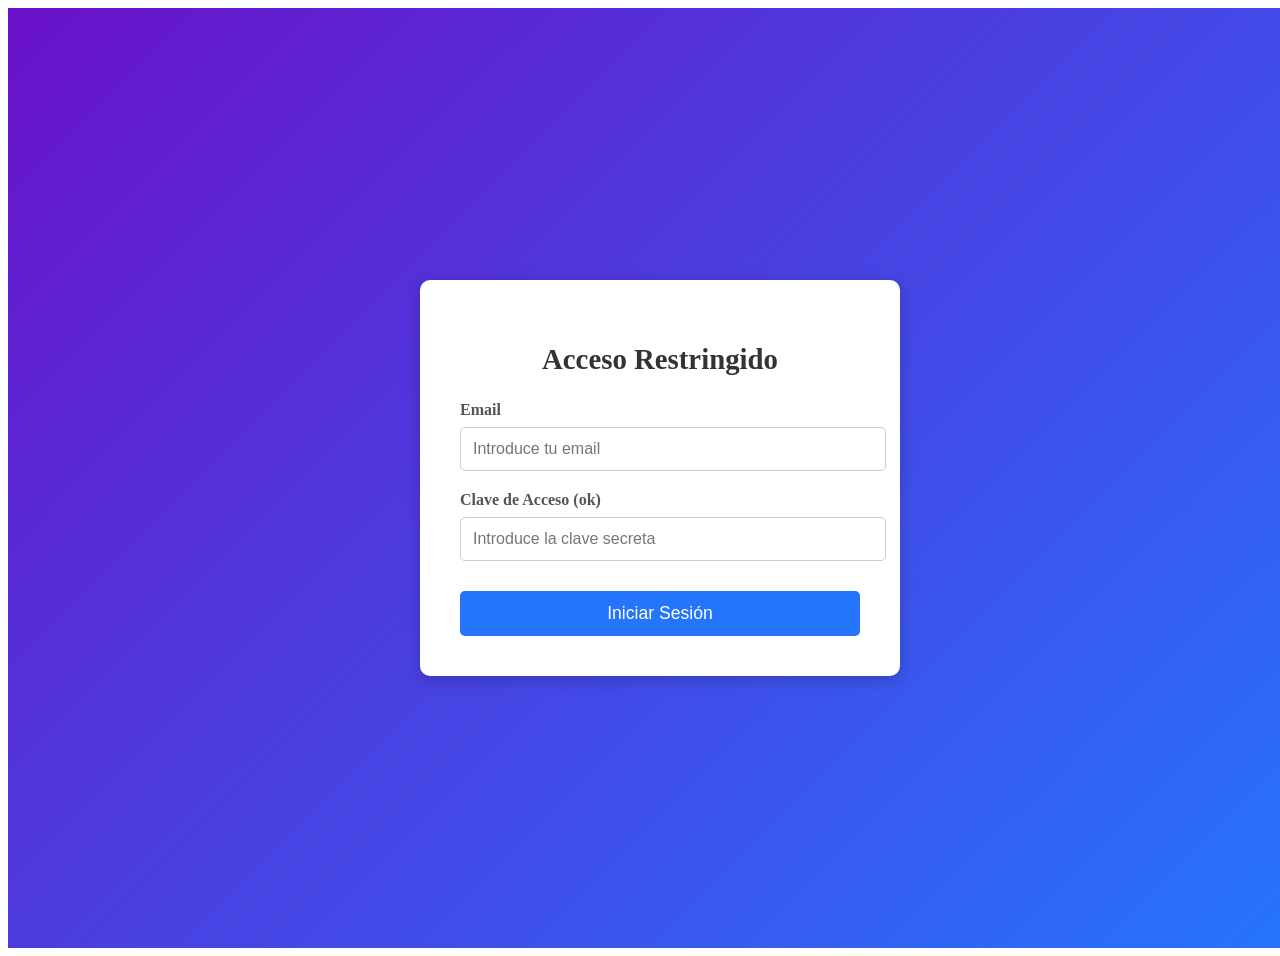
==== LP.html @ cbfdeb6f "se agrego login" ====
<!DOCTYPE html>
<html lang="es">
  <head>
    <meta charset="UTF-8" />
    <meta name="viewport" content="width=device-width, initial-scale=1.0" />
    <meta http-equiv="X-UA-Compatible" content="ie=edge" />
    <title>MyLook</title>
    <link rel="stylesheet" href="styles.css" />
    <link rel="stylesheet" href="Pie.css" />
  </head>

  <body>
    <nav class="top-header">
      <a href="#" class="logo">
        <img height="60" src="image/logo_ihc.png" alt="MyLook logo" />
      </a>

      <ul class="Menu-Horizontal">
        <li>
          <a href="#">Community</a>
          <ul class="Menu-Vertical">
            <li><a href="#">Friends</a></li>
            <li><a href="#">For you</a></li>
          </ul>
        </li>

        <li>
          <a href="#">Closet</a>
          <ul class="Menu-Vertical">
            <li><a href="#">Clothes</a></li>
            <li><a href="#">Outfit</a></li>
            <li><a href="#">Collection</a></li>
          </ul>
        </li>

        <li><a href="#">Schedule</a></li>
        <li><a href="#">Profile</a></li>

        <li>
          <button
            onclick="cerrarSesion()"
            style="
              padding: 8px 12px;
              background: #ff5c5c;
              border: none;
              border-radius: 6px;
              color: white;
            "
          >
            Cerrar sesión
          </button>
        </li>
      </ul>
    </nav>

    <section class="seccion-comunnity">
      <div class="cont-gral-comunnity">
        <div class="cont-communn-texto">
          <h2>COMUNIDAD</h2>
          <p>
            La Comunidad MyLook es tu espacio para descubrir nuevas tendencias,
            obtener feedback sobre tus outfits y conectar con amantes de la
            moda.
            <br /><br />
            <strong>Inspírate:</strong> Navega por los estilos de otros usuarios
            y guarda los looks que más te gusten directamente en tu Closet.
            <br />
            <strong>Comparte:</strong> Publica tus propios outfits para recibir
            consejos y comentarios. <br />
            <strong>Participa:</strong> Vota en desafíos de estilo, sigue a tus
            influencers favoritos y sé parte de la conversación.
          </p>
        </div>

        <div class="cont-communn-image">
          <img
            src="image/ropa ihc.png"
            alt="Imagen de ropa MyLook"
            width="350"
          />
        </div>
      </div>
    </section>

    <section class="Seccion-Actividades">
      <div class="cont-gral-actividades">
        <div class="cont-actividad-texto">
          <h2>Actividad</h2>
          <p>
            Descubre las últimas actividades de la comunidad, explora looks
            populares, y encuentra nuevas fuentes de inspiración en la moda.
          </p>
        </div>

        <div class="cont-actividad-video">
          <iframe
            src="https://www.youtube.com/embed/9xibJ0wWN3U"
            title="VIDEO DEMOSTRATIVO"
            allowfullscreen
            loading="lazy"
            width="560"
            height="315"
          >
          </iframe>
        </div>
      </div>
    </section>

    <section class="seccion-formulario">
      <div class="div-cont-formulario">
        <h2>Formulario del registro</h2>
        <p>Complete todos los campos</p>

        <form>
          <div class="campo">
            <label for="nombre">Nombres completos:</label>
            <input
              type="text"
              id="nombre"
              name="nombre"
              placeholder="Ingrese sus nombres"
            />
          </div>

          <div class="campo">
            <label for="pais">País:</label>
            <select id="pais" name="pais">
              <option value="">Seleccione un país</option>
              <option value="Peru">Perú</option>
              <option value="Ecuador">Ecuador</option>
              <option value="Argentina">Argentina</option>
              <option value="Paraguay">Paraguay</option>
              <option value="Uruguay">Uruguay</option>
              <option value="Colombia">Colombia</option>
            </select>
          </div>

          <div class="campo">
            <label>Intereses:</label>
            <ul class="lista-checkbox">
              <li>
                <label
                  ><input type="checkbox" name="intereses" value="tecnologia" />
                  Tecnología</label
                >
              </li>
              <li>
                <label
                  ><input type="checkbox" name="intereses" value="educacion" />
                  Educación</label
                >
              </li>
              <li>
                <label
                  ><input type="checkbox" name="intereses" value="deporte" />
                  Deporte</label
                >
              </li>
              <li>
                <label
                  ><input type="checkbox" name="intereses" value="arte" />
                  Arte</label
                >
              </li>
              <li>
                <label
                  ><input type="checkbox" name="intereses" value="ciencia" />
                  Ciencia</label
                >
              </li>
            </ul>
          </div>

          <div class="campo">
            <label>Sexo:</label>
            <ul class="lista-radio">
              <li>
                <label
                  ><input type="radio" name="genero" value="masculino" />
                  Masculino</label
                >
              </li>
              <li>
                <label
                  ><input type="radio" name="genero" value="femenino" />
                  Femenino</label
                >
              </li>
            </ul>
          </div>

          <button type="submit">Enviar</button>
        </form>
      </div>
    </section>

    <footer class="footer">
      <div class="footer-container">
        <div class="footer-brand">
          <img src="image/logo_ihc.png" alt="MyLook logo" class="footer-logo" />
          <p>MyLook © 2025</p>
        </div>

        <div class="footer-right">
          <div class="footer-links">
            <h4>Legal</h4>
            <a href="docs/politica_de_privacidad.pdf" target="_blank"
              >Política de Privacidad</a
            >
            <a href="docs/terminos_y_condiciones.pdf" target="_blank"
              >Términos y Condiciones</a
            >
            <a href="docs/proteccion_de_datos.pdf" target="_blank"
              >Protección de Datos</a
            >
          </div>

          <div class="footer-social">
            <h4>Síguenos</h4>
            <a href="#"
              ><img
                src="https://cdn-icons-png.flaticon.com/512/145/145802.png"
                alt="Facebook"
                class="social-icon"
            /></a>
            <a href="#"
              ><img
                src="https://cdn-icons-png.flaticon.com/512/145/145812.png"
                alt="Instagram"
                class="social-icon"
            /></a>
            <a href="#"
              ><img
                src="https://cdn-icons-png.flaticon.com/512/145/145807.png"
                alt="LinkedIn"
                class="social-icon"
            /></a>
            <a href="#"
              ><img
                src="https://cdn-icons-png.flaticon.com/512/145/145806.png"
                alt="Twitter"
                class="social-icon"
            /></a>
          </div>
        </div>
      </div>
    </footer>

    <script>
      // Verifica si hay sesión
      const usuario = localStorage.getItem("usuario");

      if (!usuario) {
        window.location.href = "index.html"; // si no hay sesión vuelve al login
      }

      function cerrarSesion() {
        localStorage.clear();
        window.location.href = "index.html";
      }
    </script>
  </body>
</html>
---- styles.css ----
/* ===================================================== */
/* ESTILOS GENERALES + MENÚ */
/* ===================================================== */

.top-header {
  position: fixed;
  background-color: white;
  width: 100%;
  height: 5.625rem;
  display: flex;
  align-items: center;
  justify-content: space-between;
  padding: 0 1rem;
  z-index: 100;
}

.Menu-Horizontal {
  list-style: none;
  display: flex;
  justify-content: space-around;
  width: 100%;
  max-width: 75rem;
  margin: 0;
  padding: 0;
}

.Menu-Horizontal li {
  display: block;
  padding: 0.9375rem 1.25rem;
  color: black;
}

.Menu-Horizontal li:hover {
  color: red;
}

.Menu-Horizontal li a {
  text-decoration: none;
  color: inherit;
}

.Menu-Vertical {
  padding: 0;
  position: absolute;
  display: none;
  width: 12.5rem;
  background-color: white;
}

.Menu-Horizontal li:hover .Menu-Vertical {
  display: block;
}

.Menu-Vertical li {
  display: block;
  color: green;
  padding: 0.9375rem 0.9375rem 1.25rem;
}

.Menu-Vertical li:hover {
  background-color: grey;
}

/* ===================================================== */
/* SECCIÓN COMUNIDAD */
/* ===================================================== */

.seccion-comunnity {
  padding: 7.5rem 1.25rem 5rem;
  background-color: rgb(221, 230, 227);
}

.cont-gral-comunnity {
  display: flex;
  justify-content: space-between;
  align-items: center;
  max-width: 75rem;
  margin: 0 auto;
  gap: 2.5rem;
  flex-wrap: wrap;
}

.cont-communn-texto {
  flex: 1;
  text-align: left;
}

.cont-communn-texto h2 {
  color: blue;
  margin-bottom: 1.1875rem;
  text-align: center;
}

.cont-communn-texto p {
  color: black;
  line-height: 1.5;
}

.cont-communn-image {
  flex: 1;
  width: 100%;
  max-width: 31.25rem;
  border-radius: 0.625rem;
}

.cont-communn-image img {
  width: 100%;
  height: auto;
  border-radius: 0.625rem;
}

/* ===================================================== */
/* SECCIÓN ACTIVIDADES */
/* ===================================================== */

.cont-gral-actividades {
  display: flex;
  justify-content: space-between;
  align-items: center;
  max-width: 75rem;
  margin: 0 auto;
  gap: 2.5rem;
  flex-wrap: wrap;
}

.cont-actividad-texto {
  flex: 1;
}

.cont-actividad-texto h2 {
  color: blue;
  margin-bottom: 0.9375rem;
}

.cont-actividad-texto p {
  color: black;
  line-height: 1.6;
}

.cont-actividad-video {
  flex: 1;
}

.Seccion-Actividades {
  padding: 5rem 1.25rem;
}

.cont-actividad-video iframe {
  width: 100%;
}

/* ===================================================== */
/* FORMULARIO */
/* ===================================================== */

.seccion-formulario {
  background-color: white;
  padding: 2.5rem;
  display: flex;
  justify-content: center;
  margin-bottom: 2.5rem;
}

.div-cont-formulario {
  background-color: white;
  padding: 1.875rem;
  border: 0.125rem solid #000000;
  border-radius: 0.625rem;
  width: 100%;
  max-width: 31.25rem;
}

.campo {
  padding: 0.9375rem;
  margin-bottom: 0.9375rem;
  border-radius: 0.5rem;
  background-color: aquamarine;
}

.formulario label {
  display: block;
  font-weight: 600;
  margin-bottom: 0.5rem;
  color: blue;
}

input[type="text"],
select {
  width: 100%;
  padding: 0.625rem;
  border: 1px solid #ccc;
  border-radius: 0.3125rem;
}

.lista-checkbox,
.lista-radio {
  list-style: none;
  padding: 0.625rem;
  margin: 0;
  background-color: cadetblue;
  border-radius: 0.5rem;
}

.lista-checkbox li,
.lista-radio li {
  margin-bottom: 0.5rem;
}

button {
  background-color: orange;
  color: white;
  border: none;
  padding: 0.75rem 1.25rem;
  border-radius: 0.3125rem;
  cursor: pointer;
}

button:hover {
  opacity: 0.9;
}

/* ===================================================== */
/* FOOTER */
/* ===================================================== */

.footer {
  background-color: #222;
  color: white;
  padding: 2rem 1rem;
  font-family: "Roboto", sans-serif;
}

.footer-container {
  display: flex;
  flex-direction: row;
  justify-content: space-between;
  flex-wrap: wrap;
  max-width: 1200px;
  margin: auto;
  gap: 2rem;
}

.footer-brand {
  flex: 1;
  min-width: 200px;
}

.footer-logo {
  width: 60px;
  height: auto;
  margin-bottom: 0.5rem;
}

.footer-right {
  display: flex;
  flex-direction: row;
  gap: 2rem;
  flex: 1;
  min-width: 200px;
  justify-content: flex-end;
}

.footer-links a {
  display: block;
  color: #ccc;
  text-decoration: none;
  margin: 0.3rem 0;
}

.footer-links a:hover {
  color: #fff;
}

.social-icon {
  width: 32px;
  height: 32px;
  margin-right: 0.5rem;
  transition: transform 0.2s ease-in-out;
}

.social-icon:hover {
  transform: scale(1.2);
}

/* ===================================================== */
/* RESPONSIVE */
/* ===================================================== */

/* TABLET (768px) */
@media (max-width: 768px) {
  /* Menú más compacto */
  .Menu-Horizontal {
    justify-content: space-evenly;
    font-size: 0.9rem;
  }

  .cont-gral-comunnity,
  .cont-gral-actividades {
    flex-direction: column;
    text-align: center;
  }

  .cont-communn-texto,
  .cont-actividad-texto {
    text-align: center;
  }

  .top-header {
    height: auto;
    padding: 1rem;
  }
}

/* MÓVIL (600px) */
@media (max-width: 600px) {
  .Menu-Horizontal {
    flex-direction: column;
    align-items: center;
    padding-top: 5rem;
  }

  .Menu-Horizontal li {
    padding: 0.5rem;
  }

  .Menu-Vertical {
    position: static;
    width: 100%;
  }

  .cont-communn-texto,
  .cont-actividad-texto {
    text-align: center;
  }

  .seccion-formulario {
    padding: 1.25rem;
  }

  .div-cont-formulario {
    padding: 1.25rem;
  }

  .footer-container {
    flex-direction: column;
    text-align: center;
  }

  .footer-right {
    flex-direction: column;
    align-items: center;
  }
}

/* ========================= */
/* RESPONSIVE PARA EL MENÚ   */
/* ========================= */

@media (max-width: 768px) {
  .top-header {
    justify-content: center;
    height: auto;
    padding: 1rem 0;
  }

  .Menu-Horizontal {
    flex-direction: column; /* 🔥 CONVIERTE EL MENÚ EN VERTICAL */
    align-items: center; /* Centrado */
    gap: 0.5rem; /* Separación entre items */
  }

  .Menu-Horizontal li {
    padding: 0.5rem 0;
    font-size: 1rem;
    text-align: center;
  }

  /* Submenú también centrado */
  .Menu-Vertical {
    position: static;
    width: 100%;
    text-align: center;
  }

  .Menu-Vertical li {
    padding: 0.5rem 0;
  }
}
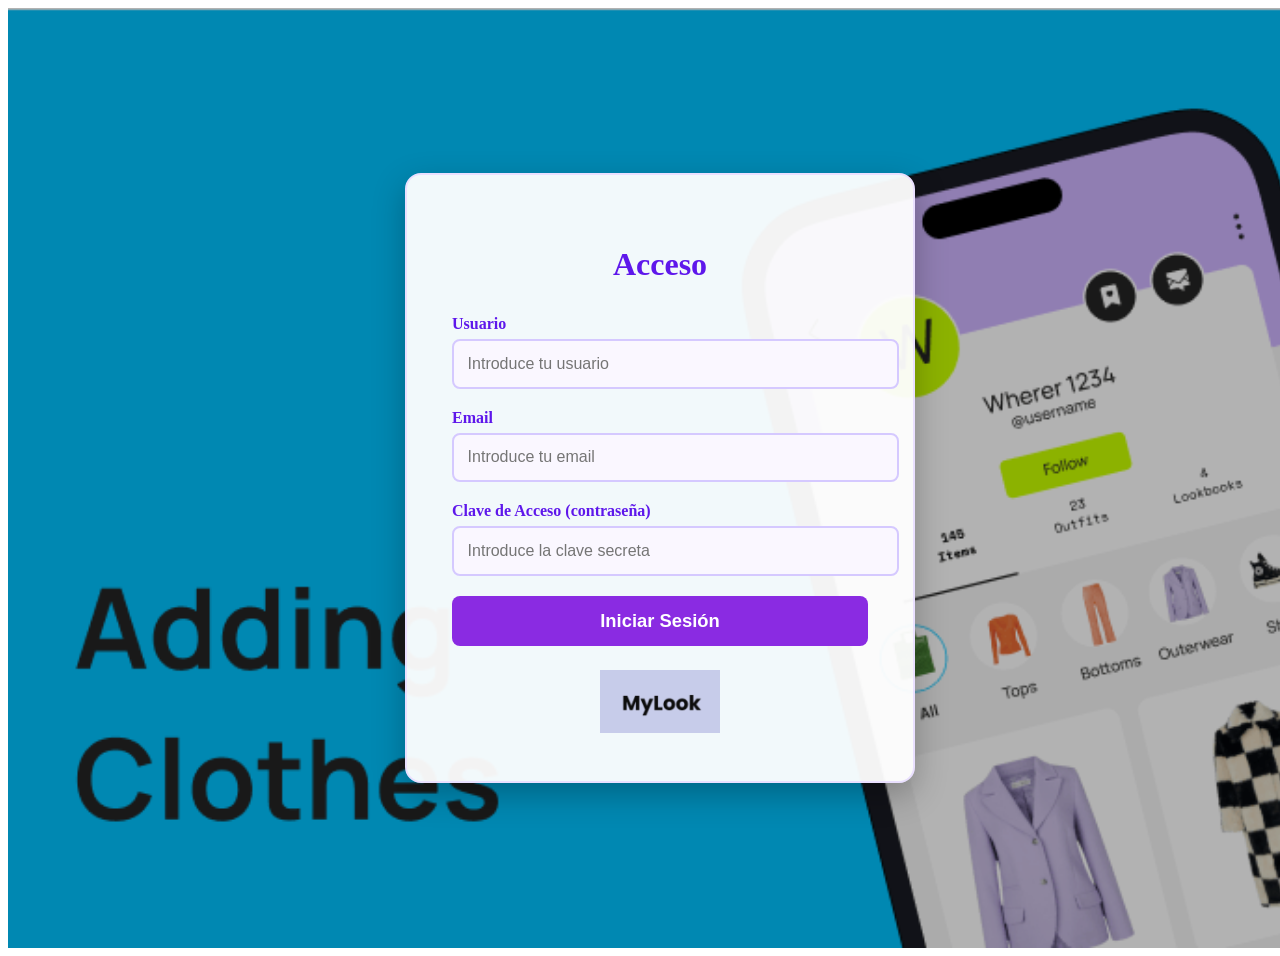
==== commit ddac636a: "menu hamburguesa y tipo de letra" ====
--- a/LP.html
+++ b/LP.html
@@ -14,6 +14,12 @@
       <a href="#" class="logo">
         <img height="60" src="image/logo_ihc.png" alt="MyLook logo" />
       </a>
+
+      <!-- BOTÓN HAMBURGUESA -->
+      <button class="menu-toggle" aria-label="Abrir menú">
+        &#9776;
+        <!-- Ícono de hamburguesa -->
+      </button>
 
       <ul class="Menu-Horizontal">
         <li>
@@ -53,6 +59,7 @@
       </ul>
     </nav>
 
+    <!-- SECCIÓN COMUNIDAD -->
     <section class="seccion-comunnity">
       <div class="cont-gral-comunnity">
         <div class="cont-communn-texto">
@@ -82,6 +89,7 @@
       </div>
     </section>
 
+    <!-- SECCIÓN ACTIVIDADES -->
     <section class="Seccion-Actividades">
       <div class="cont-gral-actividades">
         <div class="cont-actividad-texto">
@@ -100,12 +108,12 @@
             loading="lazy"
             width="560"
             height="315"
-          >
-          </iframe>
+          ></iframe>
         </div>
       </div>
     </section>
 
+    <!-- FORMULARIO -->
     <section class="seccion-formulario">
       <div class="div-cont-formulario">
         <h2>Formulario del registro</h2>
@@ -194,6 +202,7 @@
       </div>
     </section>
 
+    <!-- FOOTER -->
     <footer class="footer">
       <div class="footer-container">
         <div class="footer-brand">
@@ -204,10 +213,12 @@
         <div class="footer-right">
           <div class="footer-links">
             <h4>Legal</h4>
-            <a href="docs/politica_de_privacidad.pdf" target="_blank"
+            <a href="https://policies.google.com/privacy?hl=es" target="_blank"
               >Política de Privacidad</a
             >
-            <a href="docs/terminos_y_condiciones.pdf" target="_blank"
+            <a
+              href="https://phylo.co/blog/que-son-los-terminos-y-condiciones/"
+              target="_blank"
               >Términos y Condiciones</a
             >
             <a href="docs/proteccion_de_datos.pdf" target="_blank"
@@ -246,12 +257,12 @@
       </div>
     </footer>
 
+    <!-- SCRIPT: CERRAR SESIÓN -->
     <script>
-      // Verifica si hay sesión
       const usuario = localStorage.getItem("usuario");
 
       if (!usuario) {
-        window.location.href = "index.html"; // si no hay sesión vuelve al login
+        window.location.href = "index.html";
       }
 
       function cerrarSesion() {
@@ -259,5 +270,8 @@
         window.location.href = "index.html";
       }
     </script>
+
+    <!-- SCRIPT: MENU HAMBURGUESA -->
+    <script src="menu_toggle.js"></script>
   </body>
 </html>
--- a/styles.css
+++ b/styles.css
@@ -1,3 +1,34 @@
+/* ===================================================== */
+/* FUENTES Y ESTILO GLOBAL */
+/* ===================================================== */
+@import url("https://fonts.googleapis.com/css2?family=Alfa+Slab+One&display=swap");
+
+body {
+  font-family: "Alfa Slab One", serif !important;
+  margin: 0;
+  padding: 0;
+  box-sizing: border-box;
+}
+
+/* Asegurar que todo texto use la fuente */
+*,
+h1,
+h2,
+h3,
+h4,
+h5,
+h6,
+p,
+li,
+a,
+label,
+button,
+input,
+select,
+textarea {
+  font-family: "Alfa Slab One", serif !important;
+}
+
 /* ===================================================== */
 /* ESTILOS GENERALES + MENÚ */
 /* ===================================================== */
@@ -45,6 +76,7 @@
   display: none;
   width: 12.5rem;
   background-color: white;
+  z-index: 100;
 }
 
 .Menu-Horizontal li:hover .Menu-Vertical {
@@ -59,6 +91,16 @@
 
 .Menu-Vertical li:hover {
   background-color: grey;
+}
+
+/* BOTÓN HAMBURGUESA */
+.menu-toggle {
+  display: none;
+  font-size: 2rem;
+  background: none;
+  border: none;
+  cursor: pointer;
+  margin-right: 1rem;
 }
 
 /* ===================================================== */
@@ -227,7 +269,7 @@
   background-color: #222;
   color: white;
   padding: 2rem 1rem;
-  font-family: "Roboto", sans-serif;
+  font-family: "Alfa Slab One", serif !important;
 }
 
 .footer-container {
@@ -288,10 +330,30 @@
 
 /* TABLET (768px) */
 @media (max-width: 768px) {
-  /* Menú más compacto */
+  .menu-toggle {
+    display: block;
+    color: black;
+  }
+
   .Menu-Horizontal {
-    justify-content: space-evenly;
-    font-size: 0.9rem;
+    display: none;
+    flex-direction: column;
+    width: 100%;
+    background-color: white;
+    position: absolute;
+    top: 5rem;
+    left: 0;
+    z-index: 200;
+  }
+
+  .Menu-Horizontal.active {
+    display: flex;
+  }
+
+  .Menu-Horizontal li {
+    border-bottom: 1px solid #ccc;
+    text-align: center;
+    padding: 0.5rem 0;
   }
 
   .cont-gral-comunnity,
@@ -313,23 +375,9 @@
 
 /* MÓVIL (600px) */
 @media (max-width: 600px) {
-  .Menu-Horizontal {
+  .cont-gral-comunnity,
+  .cont-gral-actividades {
     flex-direction: column;
-    align-items: center;
-    padding-top: 5rem;
-  }
-
-  .Menu-Horizontal li {
-    padding: 0.5rem;
-  }
-
-  .Menu-Vertical {
-    position: static;
-    width: 100%;
-  }
-
-  .cont-communn-texto,
-  .cont-actividad-texto {
     text-align: center;
   }
 
@@ -351,38 +399,3 @@
     align-items: center;
   }
 }
-
-/* ========================= */
-/* RESPONSIVE PARA EL MENÚ   */
-/* ========================= */
-
-@media (max-width: 768px) {
-  .top-header {
-    justify-content: center;
-    height: auto;
-    padding: 1rem 0;
-  }
-
-  .Menu-Horizontal {
-    flex-direction: column; /* 🔥 CONVIERTE EL MENÚ EN VERTICAL */
-    align-items: center; /* Centrado */
-    gap: 0.5rem; /* Separación entre items */
-  }
-
-  .Menu-Horizontal li {
-    padding: 0.5rem 0;
-    font-size: 1rem;
-    text-align: center;
-  }
-
-  /* Submenú también centrado */
-  .Menu-Vertical {
-    position: static;
-    width: 100%;
-    text-align: center;
-  }
-
-  .Menu-Vertical li {
-    padding: 0.5rem 0;
-  }
-}
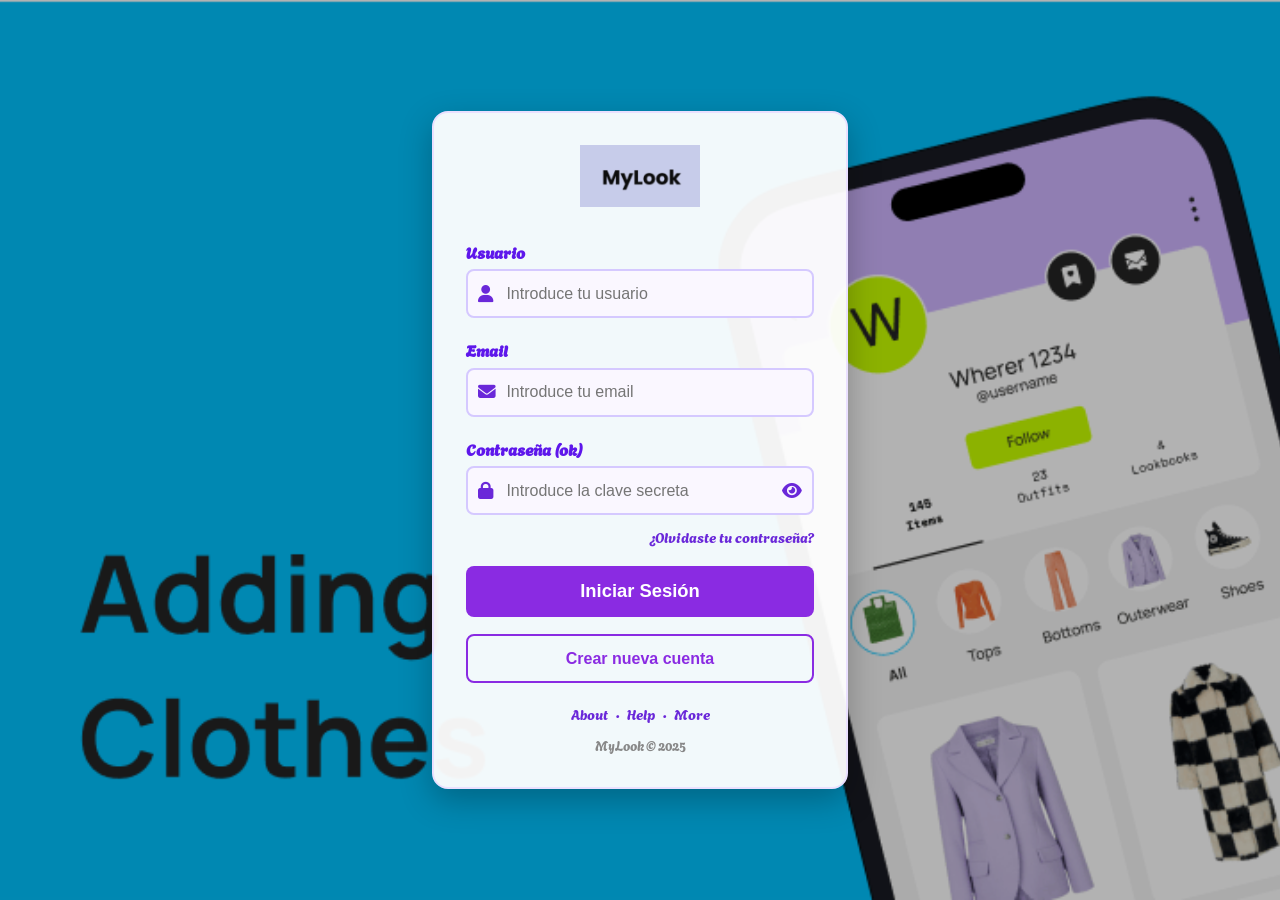
==== commit 6c72bcfb: "se agrego mejora de landing page" ====
--- a/LP.html
+++ b/LP.html
@@ -18,7 +18,6 @@
       <!-- BOTÓN HAMBURGUESA -->
       <button class="menu-toggle" aria-label="Abrir menú">
         &#9776;
-        <!-- Ícono de hamburguesa -->
       </button>
 
       <ul class="Menu-Horizontal">
@@ -33,7 +32,6 @@
         <li>
           <a href="#">Closet</a>
           <ul class="Menu-Vertical">
-            <li><a href="#">Clothes</a></li>
             <li><a href="#">Outfit</a></li>
             <li><a href="#">Collection</a></li>
           </ul>
@@ -59,46 +57,105 @@
       </ul>
     </nav>
 
-    <!-- SECCIÓN COMUNIDAD -->
-    <section class="seccion-comunnity">
-      <div class="cont-gral-comunnity">
-        <div class="cont-communn-texto">
-          <h2>COMUNIDAD</h2>
-          <p>
-            La Comunidad MyLook es tu espacio para descubrir nuevas tendencias,
-            obtener feedback sobre tus outfits y conectar con amantes de la
-            moda.
-            <br /><br />
-            <strong>Inspírate:</strong> Navega por los estilos de otros usuarios
-            y guarda los looks que más te gusten directamente en tu Closet.
-            <br />
-            <strong>Comparte:</strong> Publica tus propios outfits para recibir
-            consejos y comentarios. <br />
-            <strong>Participa:</strong> Vota en desafíos de estilo, sigue a tus
-            influencers favoritos y sé parte de la conversación.
-          </p>
-        </div>
-
-        <div class="cont-communn-image">
-          <img
-            src="image/ropa ihc.png"
-            alt="Imagen de ropa MyLook"
-            width="350"
-          />
-        </div>
+    <!-- SECCIÓN APP TOUR -->
+    <section class="app-tour">
+      <div class="app-tour-container">
+        <div class="app-tour-image">
+          <img src="image/celular sin fondo.png" alt="App MyLook">
+        </div>
+    
+<div class="app-tour-text">
+  <span class="titulo-grande">MyLook</span><br>
+  <span class="titulo-pequeno">App Tour</span>
+</div>
+
+    
+        <!-- Mancha detrás -->
+        <img src="image/mancha.png" alt="Decoración" class="blob-img">
       </div>
     </section>
 
-    <!-- SECCIÓN ACTIVIDADES -->
-    <section class="Seccion-Actividades">
-      <div class="cont-gral-actividades">
-        <div class="cont-actividad-texto">
-          <h2>Actividad</h2>
-          <p>
-            Descubre las últimas actividades de la comunidad, explora looks
-            populares, y encuentra nuevas fuentes de inspiración en la moda.
-          </p>
-        </div>
+    <!-- BANNER COMPLETO BAJO APP TOUR -->
+<section class="banner-full">
+  <img src="image/linea recta.png" alt="Banner completo">
+</section>
+
+    
+
+    <!-- SECCIÓN DESCRIPCION -->
+    <section class="social-new">
+      <div class="social-container">
+        
+        <!-- CELULAR IZQUIERDA -->
+        <div class="social-image">
+          <img src="image/ropa ihc.png" alt="App MyLook">
+        </div>
+    
+        <!-- TEXTO DERECHA -->
+        <div class="social-text">
+          
+          <div class="feature-item">
+            <div class="number-circle">1</div>
+            <div>
+              <h3>Organiza tu armario, rápido.</h3>
+              <p>Agrega tus prendas en segundos. Toma fotos y MyLook eliminará el fondo automáticamente.</p>
+            </div>
+          </div>
+    
+          <div class="feature-item">
+            <div class="number-circle">2</div>
+            <div>
+              <h3>Visualiza tu guardarropa a tu manera.</h3>
+              <p>Ve todo lo que tienes en un solo lugar. Filtra, busca y organiza tu ropa como quieras.</p>
+            </div>
+          </div>
+    
+          <div class="feature-item">
+            <div class="number-circle">3</div>
+            <div>
+              <h3>Sugerencias diarias de estilo.</h3>
+              <p>Recibe ideas de outfits basadas en tu estilo personal. Mejoran conforme más uses la app.</p>
+            </div>
+          </div>
+    
+          <!-- ITEM RESALTADO (NÚMERO 4) -->
+          <div class="feature-item destacado">
+            <div class="number-circle">4</div>
+            <div>
+              <h3>Tus amigos, un solo armario.</h3>
+              <p>Mira los closets de tus amigos, inspírate y comparte outfits con ellos.</p>
+            </div>
+          </div>
+    
+          <div class="feature-item">
+            <div class="number-circle">5</div>
+            <div>
+              <h3>Planea y controla tus prendas.</h3>
+              <p>Organiza outfits, revisa estadísticas de uso y toma mejores decisiones al vestir.</p>
+            </div>
+          </div>
+        </div>
+      </div>
+    </section>
+    
+<!-- SECCIÓN ¿CÓMO USAR? -->
+<div class="bloque-uso">
+
+  <!-- LÍNEA DIVISORA MORADA -->
+  <div class="linea-divisora"></div>
+
+  <section class="Seccion-Actividades">
+    <div class="cont-gral-actividades">
+
+      <div class="cont-actividad-texto">
+
+        <h2 class="titulo-uso">¿Cómo usar?</h2>
+        <p class="texto-tutorial">Aquí tienes un pequeño tutorial para comenzar</p>
+
+        <p class="descripcion-uso">
+          Descubre las últimas actividades de la comunidad, explora looks
+          populares y encuentra nuevas fuentes de inspiración en la moda.
+        </p>
 
         <div class="cont-actividad-video">
           <iframe
@@ -110,152 +167,108 @@
             height="315"
           ></iframe>
         </div>
-      </div>
-    </section>
-
-    <!-- FORMULARIO -->
-    <section class="seccion-formulario">
-      <div class="div-cont-formulario">
-        <h2>Formulario del registro</h2>
-        <p>Complete todos los campos</p>
-
-        <form>
-          <div class="campo">
-            <label for="nombre">Nombres completos:</label>
-            <input
-              type="text"
-              id="nombre"
-              name="nombre"
-              placeholder="Ingrese sus nombres"
-            />
-          </div>
-
-          <div class="campo">
-            <label for="pais">País:</label>
-            <select id="pais" name="pais">
-              <option value="">Seleccione un país</option>
-              <option value="Peru">Perú</option>
-              <option value="Ecuador">Ecuador</option>
-              <option value="Argentina">Argentina</option>
-              <option value="Paraguay">Paraguay</option>
-              <option value="Uruguay">Uruguay</option>
-              <option value="Colombia">Colombia</option>
-            </select>
-          </div>
-
-          <div class="campo">
-            <label>Intereses:</label>
-            <ul class="lista-checkbox">
-              <li>
-                <label
-                  ><input type="checkbox" name="intereses" value="tecnologia" />
-                  Tecnología</label
-                >
-              </li>
-              <li>
-                <label
-                  ><input type="checkbox" name="intereses" value="educacion" />
-                  Educación</label
-                >
-              </li>
-              <li>
-                <label
-                  ><input type="checkbox" name="intereses" value="deporte" />
-                  Deporte</label
-                >
-              </li>
-              <li>
-                <label
-                  ><input type="checkbox" name="intereses" value="arte" />
-                  Arte</label
-                >
-              </li>
-              <li>
-                <label
-                  ><input type="checkbox" name="intereses" value="ciencia" />
-                  Ciencia</label
-                >
-              </li>
-            </ul>
-          </div>
-
-          <div class="campo">
-            <label>Sexo:</label>
-            <ul class="lista-radio">
-              <li>
-                <label
-                  ><input type="radio" name="genero" value="masculino" />
-                  Masculino</label
-                >
-              </li>
-              <li>
-                <label
-                  ><input type="radio" name="genero" value="femenino" />
-                  Femenino</label
-                >
-              </li>
-            </ul>
-          </div>
-
-          <button type="submit">Enviar</button>
-        </form>
-      </div>
-    </section>
-
-    <!-- FOOTER -->
-    <footer class="footer">
-      <div class="footer-container">
-        <div class="footer-brand">
-          <img src="image/logo_ihc.png" alt="MyLook logo" class="footer-logo" />
-          <p>MyLook © 2025</p>
-        </div>
-
-        <div class="footer-right">
-          <div class="footer-links">
-            <h4>Legal</h4>
-            <a href="https://policies.google.com/privacy?hl=es" target="_blank"
-              >Política de Privacidad</a
-            >
-            <a
-              href="https://phylo.co/blog/que-son-los-terminos-y-condiciones/"
-              target="_blank"
-              >Términos y Condiciones</a
-            >
-            <a href="docs/proteccion_de_datos.pdf" target="_blank"
-              >Protección de Datos</a
-            >
-          </div>
-
-          <div class="footer-social">
-            <h4>Síguenos</h4>
-            <a href="#"
-              ><img
-                src="https://cdn-icons-png.flaticon.com/512/145/145802.png"
-                alt="Facebook"
-                class="social-icon"
-            /></a>
-            <a href="#"
-              ><img
-                src="https://cdn-icons-png.flaticon.com/512/145/145812.png"
-                alt="Instagram"
-                class="social-icon"
-            /></a>
-            <a href="#"
-              ><img
-                src="https://cdn-icons-png.flaticon.com/512/145/145807.png"
-                alt="LinkedIn"
-                class="social-icon"
-            /></a>
-            <a href="#"
-              ><img
-                src="https://cdn-icons-png.flaticon.com/512/145/145806.png"
-                alt="Twitter"
-                class="social-icon"
-            /></a>
-          </div>
-        </div>
-      </div>
-    </footer>
+
+      </div>
+    </div>
+  </section>
+
+</div>
+
+
+<!-- FORMULARIO -->
+<section class="seccion-formulario">
+
+  <!-- BARRITA MORADA ARRIBA -->
+  <div class="linea-divisora"></div>
+
+  <!-- TÍTULO DEL FORMULARIO -->
+  <h2 class="titulo-formulario">Envíanos tus preferencias</h2>
+
+  <div class="div-cont-formulario">
+    <form>
+      <div class="campo">
+        <label for="nombre">Nombres completos:</label>
+        <input
+          type="text"
+          id="nombre"
+          name="nombre"
+          placeholder="Ingrese sus nombres"
+        />
+      </div>
+
+      <div class="campo">
+        <label for="pais">Categorias:</label>
+        <select id="pais" name="pais">
+          <option value="">Seleccione una categoria</option>
+          <option value="Peru">Invierno</option>
+          <option value="Ecuador">Verano</option>
+          <option value="Argentina">Primavera</option>
+          <option value="Paraguay">Otoño</option>
+        </select>
+      </div>
+
+      <div class="campo">
+        <label>Intereses:</label>
+        <ul class="lista-checkbox">
+          <li><label><input type="checkbox" /> Clasico</label></li>
+          <li><label><input type="checkbox" /> Urbano</label></li>
+          <li><label><input type="checkbox" /> Deporte</label></li>
+          <li><label><input type="checkbox" /> Casual</label></li>
+          <li><label><input type="checkbox" /> Y2K</label></li>
+        </ul>
+      </div>
+
+      <div class="campo">
+        <label>Sexo:</label>
+        <ul class="lista-radio">
+          <li><label><input type="radio" /> Masculino</label></li>
+          <li><label><input type="radio" /> Femenino</label></li>
+        </ul>
+      </div>
+
+      <button type="submit">Enviar</button>
+    </form>
+  </div>
+
+</section>
+
+
+
+
+   <!-- FOOTER -->
+<!-- FOOTER -->
+<!-- FOOTER -->
+<footer class="footer">
+  <div class="footer-container">
+    <div class="footer-brand">
+      <img src="image/logo_ihc.png" alt="MyLook logo" class="footer-logo" />
+      <p>MyLook © 2025</p>
+    </div>
+
+    <div class="footer-right">
+      
+      <!-- LEGAL más hacia la izquierda -->
+      <div class="footer-links footer-legal-column">
+        <h4>Legal</h4>
+        <a href="https://policies.google.com/privacy?hl=es" target="_blank">Política de Privacidad</a>
+        <a href="https://phylo.co/blog/que-son-los-terminos-y-condiciones/" target="_blank">Términos y Condiciones</a>
+        <a href="docs/proteccion_de_datos.pdf" target="_blank">Protección de Datos</a>
+      </div>
+
+      <!-- SIGUENOS totalmente a la derecha -->
+      <div class="footer-social push-right">
+        <h4>Síguenos</h4>
+        <a href="#"><img src="https://cdn-icons-png.flaticon.com/512/145/145802.png" alt="Facebook" class="social-icon" /></a>
+        <a href="#"><img src="https://cdn-icons-png.flaticon.com/512/145/145812.png" alt="Instagram" class="social-icon" /></a>
+        <a href="#"><img src="https://cdn-icons-png.flaticon.com/512/145/145807.png" alt="LinkedIn" class="social-icon" /></a>
+        <a href="#"><img src="https://cdn-icons-png.flaticon.com/512/145/145806.png" alt="Twitter" class="social-icon" /></a>
+      </div>
+
+    </div>
+  </div>
+</footer>
+
+
 
     <!-- SCRIPT: CERRAR SESIÓN -->
     <script>
--- a/styles.css
+++ b/styles.css
@@ -35,7 +35,7 @@
 
 .top-header {
   position: fixed;
-  background-color: white;
+  background-color: #F3E8FF; 
   width: 100%;
   height: 5.625rem;
   display: flex;
@@ -43,6 +43,7 @@
   justify-content: space-between;
   padding: 0 1rem;
   z-index: 100;
+  border-bottom: 2px solid #C8B6EA;
 }
 
 .Menu-Horizontal {
@@ -58,11 +59,12 @@
 .Menu-Horizontal li {
   display: block;
   padding: 0.9375rem 1.25rem;
-  color: black;
+  color: #6A4FB6;
+  cursor: pointer;
 }
 
 .Menu-Horizontal li:hover {
-  color: red;
+  color: #4E2FA5;
 }
 
 .Menu-Horizontal li a {
@@ -75,8 +77,9 @@
   position: absolute;
   display: none;
   width: 12.5rem;
-  background-color: white;
+  background-color: #F3E8FF;
   z-index: 100;
+  border: 1px solid #C8B6EA;
 }
 
 .Menu-Horizontal li:hover .Menu-Vertical {
@@ -85,12 +88,12 @@
 
 .Menu-Vertical li {
   display: block;
-  color: green;
+  color: #6A4FB6;
   padding: 0.9375rem 0.9375rem 1.25rem;
 }
 
 .Menu-Vertical li:hover {
-  background-color: grey;
+  background-color: #E6D8FF;
 }
 
 /* BOTÓN HAMBURGUESA */
@@ -101,15 +104,16 @@
   border: none;
   cursor: pointer;
   margin-right: 1rem;
-}
-
-/* ===================================================== */
-/* SECCIÓN COMUNIDAD */
+  color: #6A4FB6;
+}
+
+/* ===================================================== */
+/* SECCIÓN COMUNIDAD (SOCIAL) */
 /* ===================================================== */
 
 .seccion-comunnity {
   padding: 7.5rem 1.25rem 5rem;
-  background-color: rgb(221, 230, 227);
+  background-color: #F2F2F2; 
 }
 
 .cont-gral-comunnity {
@@ -127,11 +131,6 @@
   text-align: left;
 }
 
-.cont-communn-texto h2 {
-  color: blue;
-  margin-bottom: 1.1875rem;
-  text-align: center;
-}
 
 .cont-communn-texto p {
   color: black;
@@ -179,14 +178,15 @@
   line-height: 1.6;
 }
 
+.Seccion-Actividades {
+  padding: 5rem 1.25rem;
+  background-color: #F2F2F2; 
+}
+
 .cont-actividad-video {
   flex: 1;
 }
 
-.Seccion-Actividades {
-  padding: 5rem 1.25rem;
-}
-
 .cont-actividad-video iframe {
   width: 100%;
 }
@@ -196,7 +196,7 @@
 /* ===================================================== */
 
 .seccion-formulario {
-  background-color: white;
+  background-color: #F2F2F2; 
   padding: 2.5rem;
   display: flex;
   justify-content: center;
@@ -204,34 +204,29 @@
 }
 
 .div-cont-formulario {
-  background-color: white;
+  background-color: #FFFFFF; 
   padding: 1.875rem;
-  border: 0.125rem solid #000000;
+  border: 2px solid #6A4FB6;
   border-radius: 0.625rem;
   width: 100%;
   max-width: 31.25rem;
 }
 
-.campo {
-  padding: 0.9375rem;
-  margin-bottom: 0.9375rem;
-  border-radius: 0.5rem;
-  background-color: aquamarine;
+input[type="text"],
+select,
+textarea {
+  width: 100%;
+  padding: 0.625rem;
+  background-color: #EDE4FF;
+  border: 1px solid #B9A7E9;
+  border-radius: 0.4rem;
 }
 
 .formulario label {
   display: block;
   font-weight: 600;
   margin-bottom: 0.5rem;
-  color: blue;
-}
-
-input[type="text"],
-select {
-  width: 100%;
-  padding: 0.625rem;
-  border: 1px solid #ccc;
-  border-radius: 0.3125rem;
+  color: #6A4FB6;
 }
 
 .lista-checkbox,
@@ -239,8 +234,9 @@
   list-style: none;
   padding: 0.625rem;
   margin: 0;
-  background-color: cadetblue;
+  background-color: #F7F3E8;
   border-radius: 0.5rem;
+  border: 1px solid #C7BC9E;
 }
 
 .lista-checkbox li,
@@ -249,16 +245,17 @@
 }
 
 button {
-  background-color: orange;
+  background-color: #A58BDE;
   color: white;
   border: none;
   padding: 0.75rem 1.25rem;
-  border-radius: 0.3125rem;
+  border-radius: 0.4rem;
   cursor: pointer;
+  transition: 0.3s;
 }
 
 button:hover {
-  opacity: 0.9;
+  background-color: #6A4FB6;
 }
 
 /* ===================================================== */
@@ -266,10 +263,9 @@
 /* ===================================================== */
 
 .footer {
-  background-color: #222;
+  background-color: #222; /* ✅ NO CAMBIA */
   color: white;
   padding: 2rem 1rem;
-  font-family: "Alfa Slab One", serif !important;
 }
 
 .footer-container {
@@ -299,7 +295,7 @@
   gap: 2rem;
   flex: 1;
   min-width: 200px;
-  justify-content: flex-end;
+  justify-content: center;
 }
 
 .footer-links a {
@@ -313,6 +309,13 @@
   color: #fff;
 }
 
+.footer-legal {
+  width: 100%;
+  text-align: center;
+  margin-top: 1rem;
+}
+
+
 .social-icon {
   width: 32px;
   height: 32px;
@@ -328,18 +331,17 @@
 /* RESPONSIVE */
 /* ===================================================== */
 
-/* TABLET (768px) */
 @media (max-width: 768px) {
   .menu-toggle {
     display: block;
-    color: black;
+    color: #6A4FB6;
   }
 
   .Menu-Horizontal {
     display: none;
     flex-direction: column;
     width: 100%;
-    background-color: white;
+    background-color: #F3E8FF;
     position: absolute;
     top: 5rem;
     left: 0;
@@ -351,51 +353,333 @@
   }
 
   .Menu-Horizontal li {
-    border-bottom: 1px solid #ccc;
+    border-bottom: 1px solid #C8B6EA;
     text-align: center;
     padding: 0.5rem 0;
   }
-
-  .cont-gral-comunnity,
-  .cont-gral-actividades {
+}
+
+/* ===================================================== */
+/* APP TOUR SECTION */
+/* ===================================================== */
+.app-tour {
+  background-color: #F2F2F2;
+  padding: 6rem 1rem;
+  display: flex;
+  justify-content: center;
+  position: relative;
+}
+
+.app-tour-container {
+  display: flex;
+  flex-direction: row;
+  align-items: center;
+  justify-content: center;
+  gap: 4rem;
+  max-width: 1200px;
+  position: relative;
+  text-align: center;
+}
+
+/* IMAGEN APP */
+.app-tour-image {
+  position: relative;
+  z-index: 3; 
+}
+
+.app-tour-image img {
+  width: 700px;
+  max-width: 100%;
+  height: auto;
+}
+
+/* TEXTO */
+.app-tour-text {
+  position: relative;
+  z-index: 4; 
+  margin-right: 3rem;
+}
+
+/* TÍTULO */
+.titulo-grande {
+  font-size: 6rem;
+  font-weight: 700;
+  color: #000;
+}
+
+/* SUBTITULO */
+.titulo-pequeno {
+  font-size: 3rem;
+  font-weight: 400;
+  color: #555;
+  letter-spacing: 2px;
+}
+
+/* MANCHA */
+.blob-img {
+  position: absolute;
+  top: 55%;
+  left: 80%;              
+  transform: translate(-50%, -50%);
+  width: 430px;
+  height: auto;
+  z-index: 1;             
+  opacity: 0.7;
+}
+
+/* ===================================================== */
+/* RESPONSIVE */
+/* ===================================================== */
+@media (max-width: 768px) {
+  
+  .app-tour-container {
+    flex-direction: column;
+    gap: 2rem;
+  }
+
+  .app-tour-text {
+    margin-right: 0;
+    z-index: 4;
+  }
+
+  .titulo-grande {
+    font-size: 3.2rem;
+  }
+
+  .titulo-pequeno {
+    font-size: 1.7rem;
+  }
+
+  /* MANCHA RESPONSIVE*/
+  .blob-img {
+    top: 70%;          
+    left: 50%;        
+    width: 280px;
+    transform: translate(-50%, -20%);
+    z-index: 1;        
+  }
+
+  .app-tour-image img {
+    width: 330px;
+  }
+}
+
+/* ===================================================== */
+/* BANNER COMPLETO BAJO APP TOUR */
+/* ===================================================== */
+
+.banner-full {
+  width: 100%;
+  overflow: hidden;
+  margin: 0;
+  padding: 0;
+}
+
+.banner-full img {
+  width: 100%;
+  height: auto;
+  display: block;  
+}
+
+/* ===================================================== */
+/* SECCIÓN SOCIAL TIPO WHERING */
+/* ===================================================== */
+
+.social-new {
+  background-color: #F2F2F2;
+  padding: 5rem 1.5rem;
+  display: flex;
+  justify-content: center;
+}
+
+.social-container {
+  max-width: 1200px;
+  display: flex;
+  align-items: center;
+  gap: 3rem;
+}
+
+/* IMAGEN DEL CELULAR */
+.social-image img {
+  width: 500px; 
+  max-width: 300%;
+}
+
+/* TEXTO */
+.social-text {
+  flex: 1;
+  display: flex;
+  flex-direction: column;
+  gap: 1.8rem;
+}
+
+/* FILA DE ITEM */
+.feature-item {
+  display: flex;
+  align-items: flex-start;
+  gap: 1rem;
+  padding: 1rem;
+  border-radius: 10px;
+}
+
+/* NÚMERO EN CÍRCULO */
+.number-circle {
+  width: 32px;
+  height: 32px;
+  background-color: #D6B4FF;   
+  border-radius: 50%;
+  display: flex;
+  justify-content: center;
+  align-items: center;
+  font-weight: bold;
+}
+
+/* TITULOS Y PÁRRAFOS */
+.feature-item h3 {
+  margin: 0;
+  font-size: 1.4rem;
+}
+
+.feature-item p {
+  margin: 0.3rem 0 0;
+  color: #444;
+}
+
+
+
+/* ===================================================== */
+/* RESPONSIVE */
+/* ===================================================== */
+
+@media (max-width: 900px) {
+  .social-container {
     flex-direction: column;
     text-align: center;
   }
 
-  .cont-communn-texto,
-  .cont-actividad-texto {
-    text-align: center;
-  }
-
-  .top-header {
-    height: auto;
-    padding: 1rem;
-  }
-}
-
-/* MÓVIL (600px) */
-@media (max-width: 600px) {
-  .cont-gral-comunnity,
-  .cont-gral-actividades {
-    flex-direction: column;
-    text-align: center;
-  }
-
-  .seccion-formulario {
-    padding: 1.25rem;
-  }
-
-  .div-cont-formulario {
-    padding: 1.25rem;
-  }
-
-  .footer-container {
-    flex-direction: column;
-    text-align: center;
-  }
-
-  .footer-right {
-    flex-direction: column;
-    align-items: center;
-  }
-}
+  .feature-item {
+    justify-content: center;
+    text-align: left;
+    max-width: 500px;
+    margin: 0 auto;
+  }
+}
+
+/* ===================================================== */
+/* FONDO GRIS PASTEL PARA LA SECCIÓN DEL TÍTULO Y LÍNEA */
+/* ===================================================== */
+.bloque-uso {
+  background-color: #F3F3F3; 
+  padding: 3rem 1rem;
+  border-radius: 12px;
+  margin: 3rem auto;
+  text-align: center;
+}
+
+/* ===================================================== */
+/* LÍNEA MORADA PASTEL */
+/* ===================================================== */
+.linea-divisora {
+  width: 120px;
+  height: 4px;
+  background-color: #C8B6EA;
+  margin: 0 auto 2rem;
+  border-radius: 10px;
+}
+
+/* ===================================================== */
+/* TÍTULO MORADO */
+/* ===================================================== */
+.titulo-uso {
+  color: #C8B6EA !important; 
+  font-size: 2.4rem;
+  font-weight: 700;
+  margin-bottom: 0.8rem;
+}
+
+
+/* TEXTO PEQUEÑO DEBAJO DEL TÍTULO */
+.texto-tutorial {
+  font-size: 1.15rem;
+  color: #6A4FB6;
+  opacity: 0.9;
+}
+
+/* SECCIÓN FORMULARIO */
+.seccion-formulario {
+  background: #f3f3f3;
+  padding: 2rem 0;
+  width: 100%;
+  display: block;       
+}
+
+/* TÍTULO ARRIBA DEL FORMULARIO */
+.titulo-formulario {
+  text-align: center;
+  color: #C8B6EA;       
+  font-size: 2.3rem;
+  font-weight: 700;
+  margin-bottom: 0.5rem;
+}
+
+.linea-divisora {
+  width: 80px;
+  height: 3px;
+  background: #C8B6EA;
+  margin: 0 auto 1.5rem auto;
+  border-radius: 10px;
+}
+
+/* CONTENEDOR FORMULARIO */
+.div-cont-formulario {
+  max-width: 550px;
+  margin: 0 auto;      
+  padding: 2rem;
+  background: white;
+  border: 2px solid #C8B6EA;
+  border-radius: 12px;
+}
+
+/* Bloques pastel para Intereses y Sexo */
+.lista-checkbox,
+.lista-radio {
+  background: #E9DFFC;
+  padding: 1rem 1.2rem;
+  border-radius: 8px;
+  border: 1px solid #C8B6EA;
+  list-style: none;
+  margin-top: 0.5rem;
+}
+
+.lista-checkbox li,
+.lista-radio li {
+  margin-bottom: 0.4rem;
+}
+
+/* Inputs pastel */
+.campo input[type="text"],
+.campo select {
+  background: #E9DFFC; 
+  border: 1px solid #C8B6EA;
+  border-radius: 6px;
+  padding: 0.5rem;
+  width: 100%;
+  outline: none;
+}
+
+button[type="submit"] {
+  margin-top: 1.2rem; 
+}
+.footer-right {
+  display: flex;
+  justify-content: space-between;
+  width: 100%;
+}
+
+.footer-legal-column {
+  margin-left: -90px; 
+}
+
+.push-right {
+  margin-left: auto; 
+}
